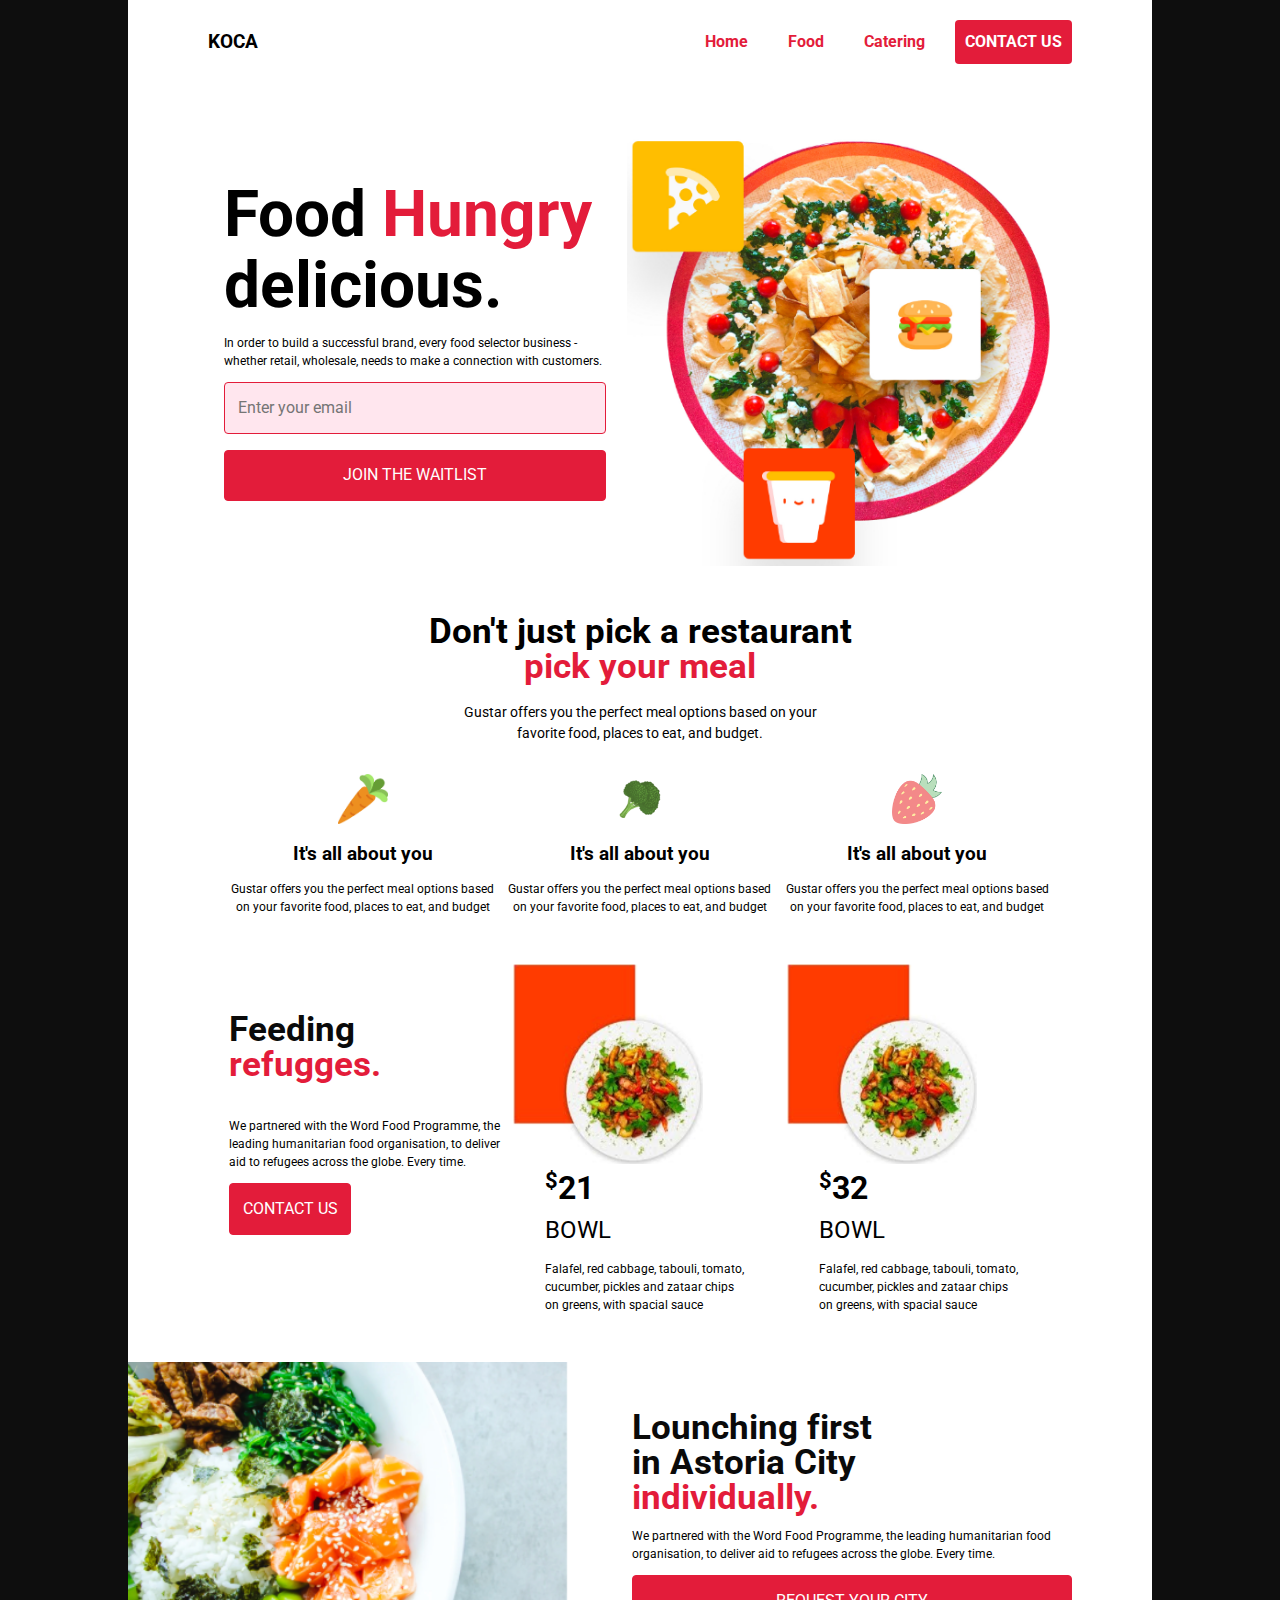
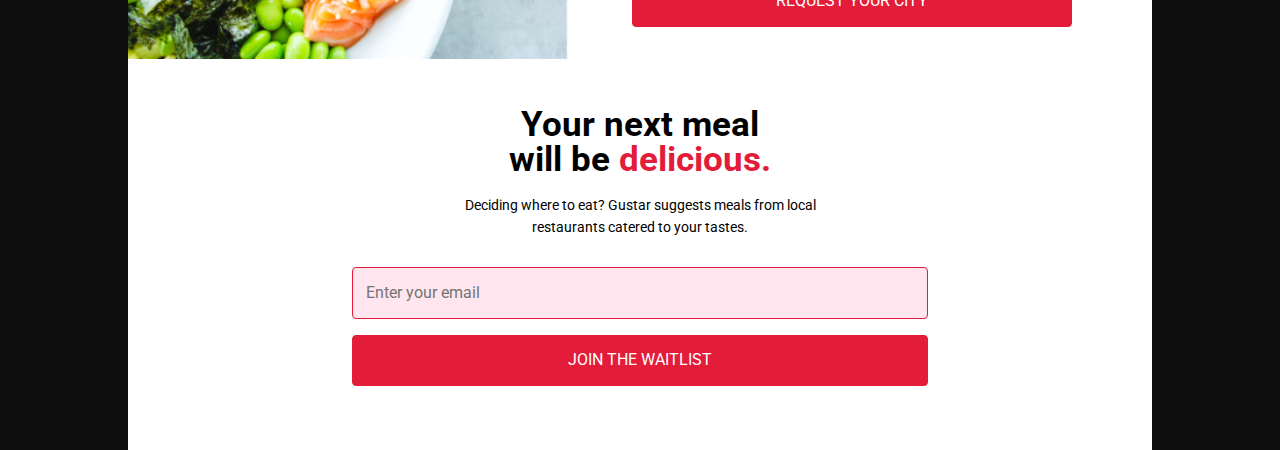
==== index.html @ 0330a25c "change name of class" ====
<!DOCTYPE html>
<html lang="en">
  <head>
    <meta charset="utf-8" />
    <title>Learning project</title>
    <base href="/" />
    <meta name="viewport" content="width=device-width, initial-scale=1" />
    <link rel="icon" type="image/x-icon" href="favicon.ico" />
    <link rel="stylesheet" type="text/css" href="normalize.css" />
    <link rel="stylesheet" type="text/css" href="style.css" />
    <link
      href="https://fonts.googleapis.com/css2?family=Roboto&display=swap"
      rel="stylesheet"
    />
  </head>
  <body>
    <main class="main-container">
      <nav>
        <label for="toggle">&#9776;</label>
        <input type="checkbox" id="toggle" />
        <h1 class="title">
          KOCA
        </h1>
        <div class="menu">
          <a href="#">Home</a>
          <a href="#">Food</a>
          <a href="#">Catering</a>
          <a href="#">CONTACT US</a>
        </div>
      </nav>
      <section class="section-one">
        <div class="part-one">
          <h1 class="big-title">
            Food
            <span class="red-span">Hungry</span> delicious.
          </h1>
          <p class="paragraf-text">
            In order to build a successful brand, every food selector business -
            whether retail, wholesale, needs to make a connection with
            customers.
          </p>
          <div class="input-button-field" >
            <input
              type="email"
              name="email"
              id="email"
              class="email"
              placeholder="Enter your email"
            />
            <button class="button">JOIN THE WAITLIST</button>
          </div>
        </div>
        <div class="part-two">
          <img src="big-meal.png" alt="big meal" class='big-meal-photo' />
        </div>
      </section>
      <section class="section-two">
          <div class="head-meal-section">
            <h4 class="head-meal-title">
              Don't just pick a restaurant </br>
              <span class="red-span">
                pick your meal
              </span>
            </h4>
          </div>
          <p class="under-head-meal-section">
            Gustar offers you the perfect meal options based on your<br />
            favorite food, places to eat, and budget.
          </p>
          <div class="about-you">
            <div class="vege-card">
              <img src="carrot.png" width = "50em" height= "50em"  />
              <div class="title-about-you">
                <h3>It's all about you</h3>
                <p class="vege-text">
                  Gustar offers you the perfect meal options based on your
                  favorite food, places to eat, and budget
                </p>
              </div>
            </div>
            <div class="vege-card">
              <img
                src="food-broccoli.png"
                width = "50em" height= "50em"
                class="rotateimg180"
              />
              <div class="title-about-you">
                <h3>It's all about you</h3>
                <p class="vege-text">
                  Gustar offers you the perfect meal options based on your
                  favorite food, places to eat, and budget
                </p>
              </div>
            </div>
            <div class="vege-card">
              <img  src="straw.png" width = "50em" height= "50em" 
               />
              <div class="title-about-you">
                <h3>It's all about you</h3>
                <p class="vege-text">
                  Gustar offers you the perfect meal options based on your
                  favorite food, places to eat, and budget
                </p>
              </div>
            </div>
          </div>
          <div class="meals">
            <div class="refugee-block">
              <h4 class="refugee-title">
                Feeding
                <span class="red-span">refugges.  </span>
              </h4>
              <p class="refugee-text">
                We partnered with the Word Food Programme, the leading
                humanitarian food organisation, to deliver aid to refugees
                across the globe. Every time.
              </p>
              <button class="button button-width" >CONTACT US</button>
            </div>
            <div class="meal-block">
              <img
                src="plate.PNG"
                width = "190em" height= "200em"
              />
              <div class="price-with-text">
                <div class="price">
                  <p class="dolar">$</p>
                  <p>21</p>
                </div>
                <div class="recipe-title">Bowl</div>
                <p class="recipe-text">
                  Falafel, red cabbage, tabouli, tomato, cucumber, pickles and
                  zataar chips on greens, with spacial sauce
                </p>
              </div>
            </div>
            <div class="meal-block">
              <img  src="plate.PNG" width = "190em" height= "200em" 
               />
               <div class="price-with-text">
                <div class="price">
                  <p class="dolar">$</p>
                  <p>32</p>
                </div>
                <div class="recipe-title">Bowl</div>
                <p class="recipe-text">
                  Falafel, red cabbage, tabouli, tomato, cucumber, pickles and
                  zataar chips on greens, with spacial sauce
                </p>
              </div>
          </div>
        </div>
      </section>
    </main>
      <section class="section-three">
          <div class="meal-photo">
            <img src="plate2.PNG" height="100%" width="100%" />
          </div>
          <div class="city">  
            <h4 class="city-title">
              Lounching first
              <br />
              in Astoria City
              <br />
              <span class="red-span">individually.</span>
            </h4>
            <p class="text-city">
              We partnered with the Word Food Programme, the leading
              humanitarian food organisation, to deliver aid to refugees across
              the globe. Every time.
            </p>
            <button  class="button ">REQUEST YOUR CITY</button>
          </div>
      </section>
       <main class="main-container">
      <footer >  
        <div class="head-meal-section">
        <h4 class="head-meal-title">
          Your next meal </br>
          <span >
            will be
          </span>
          <span class="red-span">
            delicious.
          </span>
        </h4>
      </div>
      <p class="under-head-meal-section">
        Deciding where to eat? Gustar suggests meals from local<br />
       restaurants catered to your tastes.
      </p>
      <div class="input-button-field input-padding" >
        <input
          type="email"
          name="email"
          class="email"
          placeholder="Enter your email"
        />
        <button class="button " >JOIN THE WAITLIST</button>
      </div>
    </footer>
    </main>
  </body>
</html>
---- style.css ----
body {
  min-height: 100%;
  background-color: #0e0e0e;
  font-family: "Roboto", sans-serif;
  -webkit-user-select: none;
  user-select: none;
}

.main-container {
  display: flex;
  flex-direction: column;
  margin: 0 auto;
  justify-items: center;
  width: 100%;
  position: relative;
  background-color: #ffffff;
  font-size: 16px;
}
.menu {
  display: flex;
}

nav {
  display: flex;
  align-items: center;
  margin-bottom: 1em;
}

label {
  position: fixed;
  font-size: 1.625em;
  color: #e31c3a;
  cursor: pointer;
  z-index: 2;
  margin-top: 0.75em;
  display: flex;
  background-color: #ffe6ee;
  width: 100%;
  padding: 0 0.5em;
}

.title {
  display: none;
}

#toggle {
  display: none;
}

#toggle:checked ~ .menu {
  left: 0;
  z-index: 1;
  transition: left 300ms ease-in-out;
}

a {
  text-decoration: none;
  font-weight: bold;
  color: #e31c3a;
}

a:hover {
  background-color: #e31c3a;
  color: #ffffff;
}

.section-one {
  width: 100%;
  margin-top: 2em;
  margin-bottom: 3em;
  padding: 0 1em;
  text-align: center;
}

.big-title {
  font-size: 3em;
  font-weight: bolder;
  line-height: 1.3em;
  margin-bottom: 0.2em;
}

.red-span {
  color: #e31c3a;
}

.big-meal-photo {
  width: 70%;
  height: auto;
  margin: 0 auto;
}

.paragraf-text {
  text-align: center;
  margin-bottom: 1em;
  font-size: 0.75em;
}

.input-button-field {
  display: flex;
  flex-direction: column;
  width: 100%;
  margin: 0 auto;
}

.email {
  margin-bottom: 1em;
  border: 1px solid #e31c3a;
  border-radius: 4px;
  background-color: #ffe6ee;
  padding: 0.8em;
  color: #080808;
  outline: none;
}

.button {
  margin-bottom: 1em;
  border: 1px solid #e31c3a;
  border-radius: 4px;
  background-color: #e31c3a;
  padding: 0.8em;
  color: #ffffff;
  outline: none;
  cursor: pointer;
}

.section-two {
  width: 100%;
  padding: 0 1em;
  margin-bottom: 3em;
}

.head-meal-section {
  text-align: center;
  margin-bottom: 0.5em;
  line-height: 1em;
  font-size: 2.2em;
}

.under-head-meal-section {
  text-align: center;
  font-size: 0.9em;
  margin-bottom: 2em;
}

.about-you {
  display: flex;
  flex-direction: column;
  justify-content: space-between;
  margin-bottom: 2em;
}

.vege-card {
  display: flex;
  flex-direction: column;
  justify-content: center;
  align-items: center;
}

.rotateimg180 {
  transform: rotate(90deg);
}

.title-about-you {
  display: flex;
  flex-direction: column;
  align-content: center;
  text-align: center;
  margin: 1em 0em;
}

.vege-text {
  font-size: 0.75em;
  margin-top: 1em;
  text-align: center;
}

.left-align {
  text-align: left;
}

.meals {
  display: flex;
  flex-direction: column;
}

.refugee-block {
  display: flex;
  flex-direction: column;
  margin-bottom: 2em;
}

.refugee-title {
  color: #0a0a0a;
  font-size: 2.2em;
  text-align: center;
  line-height: 1em;
  margin-bottom: 1em;
}

.refugee-text {
  font-size: 0.75em;
  text-align: center;
  margin-bottom: 1em;
}

.meal-block {
  display: flex;
  margin-bottom: 2em;
}

.meal-image {
  display: flex;
  flex-direction: column;
  justify-content: center;
  align-items: center;
}

.price-with-text {
  display: flex;
  flex-direction: column;
  justify-content: left;
  align-items: left;
  margin: 0em 2em;
}

.price {
  display: flex;
  font-size: 2em;
  font-weight: bold;
}

.dolar {
  font-size: 0.7em;
}

.recipe-title {
  font-size: 1.5em;
  text-transform: uppercase;
  margin-bottom: 0.5em;
}

.recipe-text {
  font-size: 0.75em;
}

.section-three {
  display: flex;
  flex-direction: column;
  margin: 0 auto;
  align-items: center;
  background-color: #ffffff;
  width: 100%;
  padding: 0em 1em 3em 1em;
}

.city {
  display: flex;
  flex-direction: column;
  margin-top: 2em;
}

.city-title {
  color: #0a0a0a;
  font-size: 2.2em;
  text-align: center;
  font-weight: bold;
  line-height: 1em;
}

.text-city {
  font-size: 0.75em;
  text-align: center;
  padding-top: 1em;
  padding-bottom: 1em;
}

footer {
  margin-bottom: 3em;
  display: flex;
  flex-direction: column;
  padding: 0 1em;
}

@media only screen and (max-width: 768px) {
  .menu {
    flex-direction: column;
    width: 250px;
    height: 100%;
    position: fixed;
    left: -250px;
    top: 0;
    background-color: #ffe6ee;
    transition: left 300ms ease-in-out;
    padding-top: 2.5em;
  }

  a {
    padding: 10px 16px;
    font-size: 1.5em;
  }
}

@media only screen and (min-width: 769px) {
  .main-container {
    padding: 0 5em;
  }

  .big-meal-photo {
    width: 100%;
  }

  p {
    text-align: start;
  }

  nav {
    display: flex;
    align-items: center;
    justify-content: space-between;
    padding: 20px 0px;
  }

  label {
    display: none;
  }

  a {
    padding: 10px;
    border-radius: 4px;
    margin-left: 20px;
  }

  a:last-child {
    background-color: #e31c3a;
    color: #ffffff;
  }

  .title {
    display: block;
    font-weight: bold;
    font-size: 1.2em;
  }

  .section-one {
    display: flex;
    align-items: center;
    justify-content: space-between;
    width: 100%;
    text-align: left;
  }

  .part-one {
    margin-right: 1.3em;
    display: flex;
    flex-direction: column;
    flex: 0 1 50%;
  }

  .big-title {
    font-size: 4em;
    line-height: 1.1em;
  }

  .paragraf-text {
    text-align: left;
  }

  .about-you {
    flex-direction: row;
  }

  .vege-card {
    margin: 0em 0.3em;
  }

  .meals {
    flex-direction: row;
  }

  .refugee-block {
    flex: 1 0 33%;
    padding-top: 3em;
    margin: 0em 0.3em;
  }

  .refugee-title {
    text-align: left;
  }

  .refugee-text {
    text-align: left;
  }

  .button-width {
    width: fit-content;
  }

  .meal-block {
    flex-direction: column;
    margin: 0em 0.3em;
  }

  .section-three {
    flex-direction: row;
    padding: 0em 5em 3em 0em;
  }

  .meal-photo {
    flex-grow: 1;
    width: 0;
  }

  .city {
    flex-direction: column;
    flex-grow: 1;
    width: 0;
    margin-left: 4em;
  }

  .city-title {
    text-align: left;
  }

  .text-city {
    text-align: left;
  }

  .input-padding {
    padding: 0em 8em;
  }
}

@media only screen and (min-width: 992px) {
  .main-container {
    width: 80%;
  }
  .section-three {
    width: 80%;
  }
}

@media only screen and (min-width: 1368px) {
  .main-container {
    width: 60%;
  }
  .section-three {
    width: 60%;
  }
}
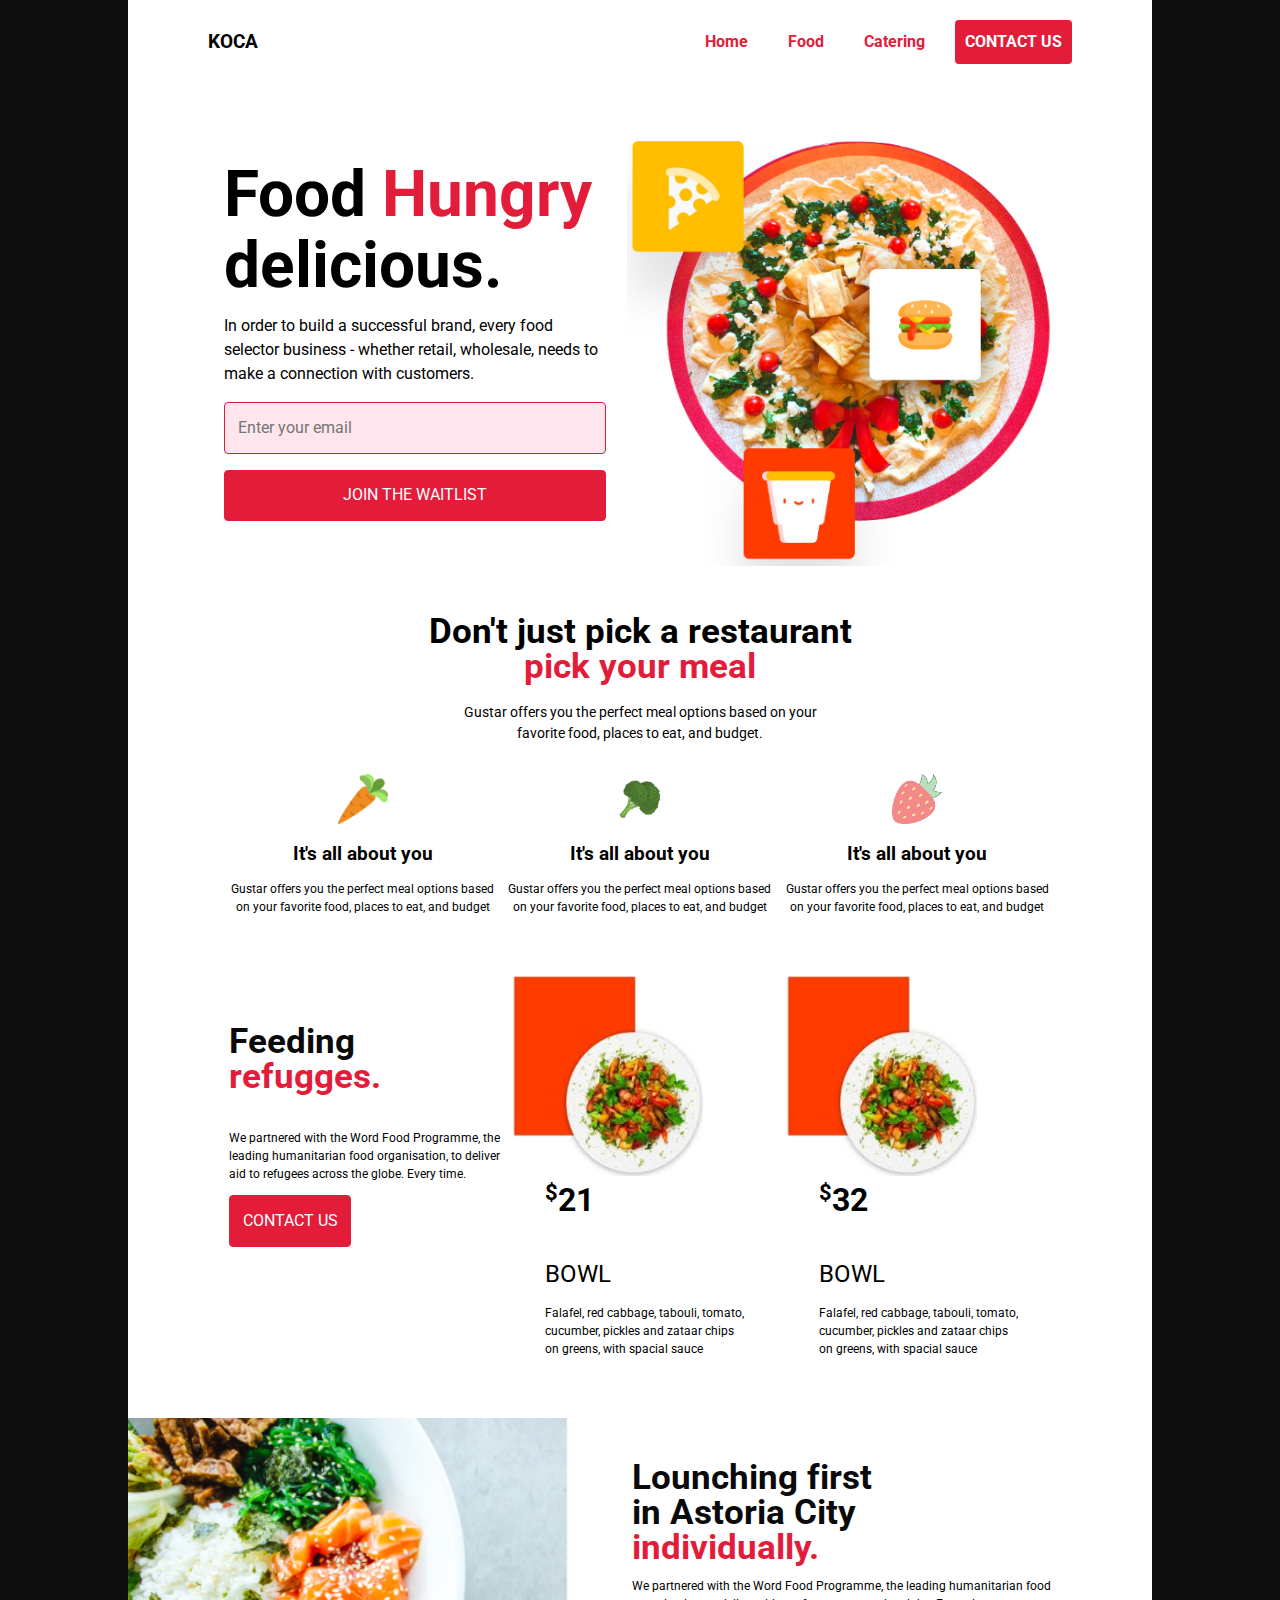
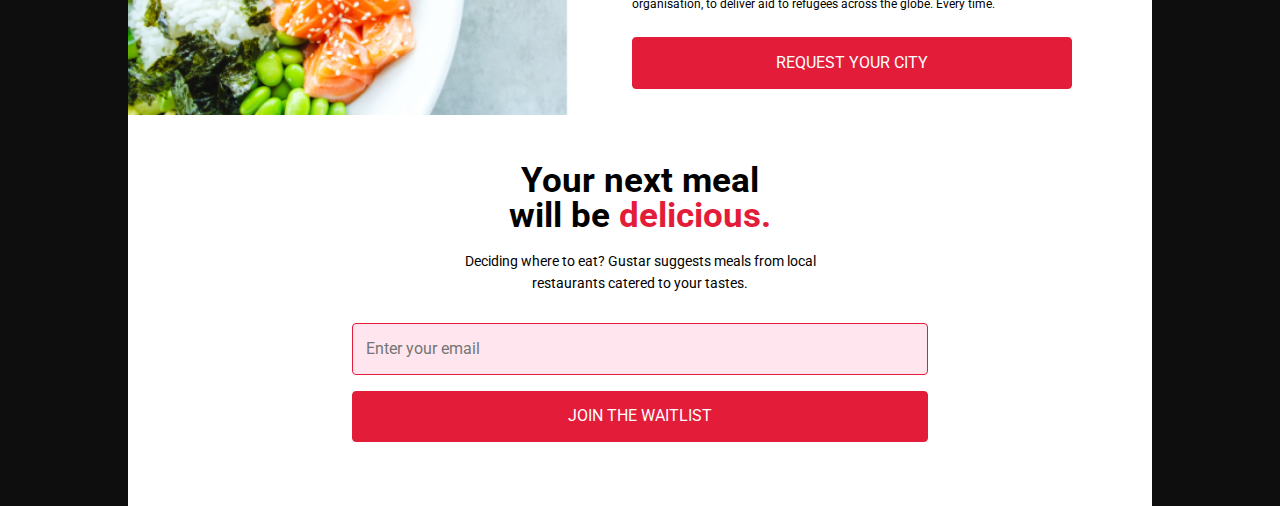
==== commit 5f1cf353: "optimise p class, add left-align" ====
--- a/index.html
+++ b/index.html
@@ -34,7 +34,7 @@
             Food
             <span class="red-span">Hungry</span> delicious.
           </h1>
-          <p class="paragraf-text">
+          <p class="left-align">
             In order to build a successful brand, every food selector business -
             whether retail, wholesale, needs to make a connection with
             customers.
@@ -106,11 +106,11 @@
           </div>
           <div class="meals">
             <div class="refugee-block">
-              <h4 class="refugee-title">
+              <h4 class="refugee-title left-align">
                 Feeding
                 <span class="red-span">refugges.  </span>
               </h4>
-              <p class="refugee-text">
+              <p class="refugee-text left-align">
                 We partnered with the Word Food Programme, the leading
                 humanitarian food organisation, to deliver aid to refugees
                 across the globe. Every time.
@@ -157,14 +157,14 @@
             <img src="plate2.PNG" height="100%" width="100%" />
           </div>
           <div class="city">  
-            <h4 class="city-title">
+            <h4 class="city-title left-align">
               Lounching first
               <br />
               in Astoria City
               <br />
               <span class="red-span">individually.</span>
             </h4>
-            <p class="text-city">
+            <p class="text-city left-align">
               We partnered with the Word Food Programme, the leading
               humanitarian food organisation, to deliver aid to refugees across
               the globe. Every time.
--- a/style.css
+++ b/style.css
@@ -53,6 +53,10 @@
   transition: left 300ms ease-in-out;
 }
 
+p {
+  margin-bottom: 1em;
+}
+
 a {
   text-decoration: none;
   font-weight: bold;
@@ -87,12 +91,6 @@
   width: 70%;
   height: auto;
   margin: 0 auto;
-}
-
-.paragraf-text {
-  text-align: center;
-  margin-bottom: 1em;
-  font-size: 0.75em;
 }
 
 .input-button-field {
@@ -172,10 +170,6 @@
   font-size: 0.75em;
   margin-top: 1em;
   text-align: center;
-}
-
-.left-align {
-  text-align: left;
 }
 
 .meals {
@@ -361,12 +355,12 @@
     line-height: 1.1em;
   }
 
-  .paragraf-text {
-    text-align: left;
-  }
-
   .about-you {
     flex-direction: row;
+  }
+
+  .left-align {
+    text-align: left;
   }
 
   .vege-card {
@@ -381,14 +375,6 @@
     flex: 1 0 33%;
     padding-top: 3em;
     margin: 0em 0.3em;
-  }
-
-  .refugee-title {
-    text-align: left;
-  }
-
-  .refugee-text {
-    text-align: left;
   }
 
   .button-width {
@@ -417,14 +403,6 @@
     margin-left: 4em;
   }
 
-  .city-title {
-    text-align: left;
-  }
-
-  .text-city {
-    text-align: left;
-  }
-
   .input-padding {
     padding: 0em 8em;
   }
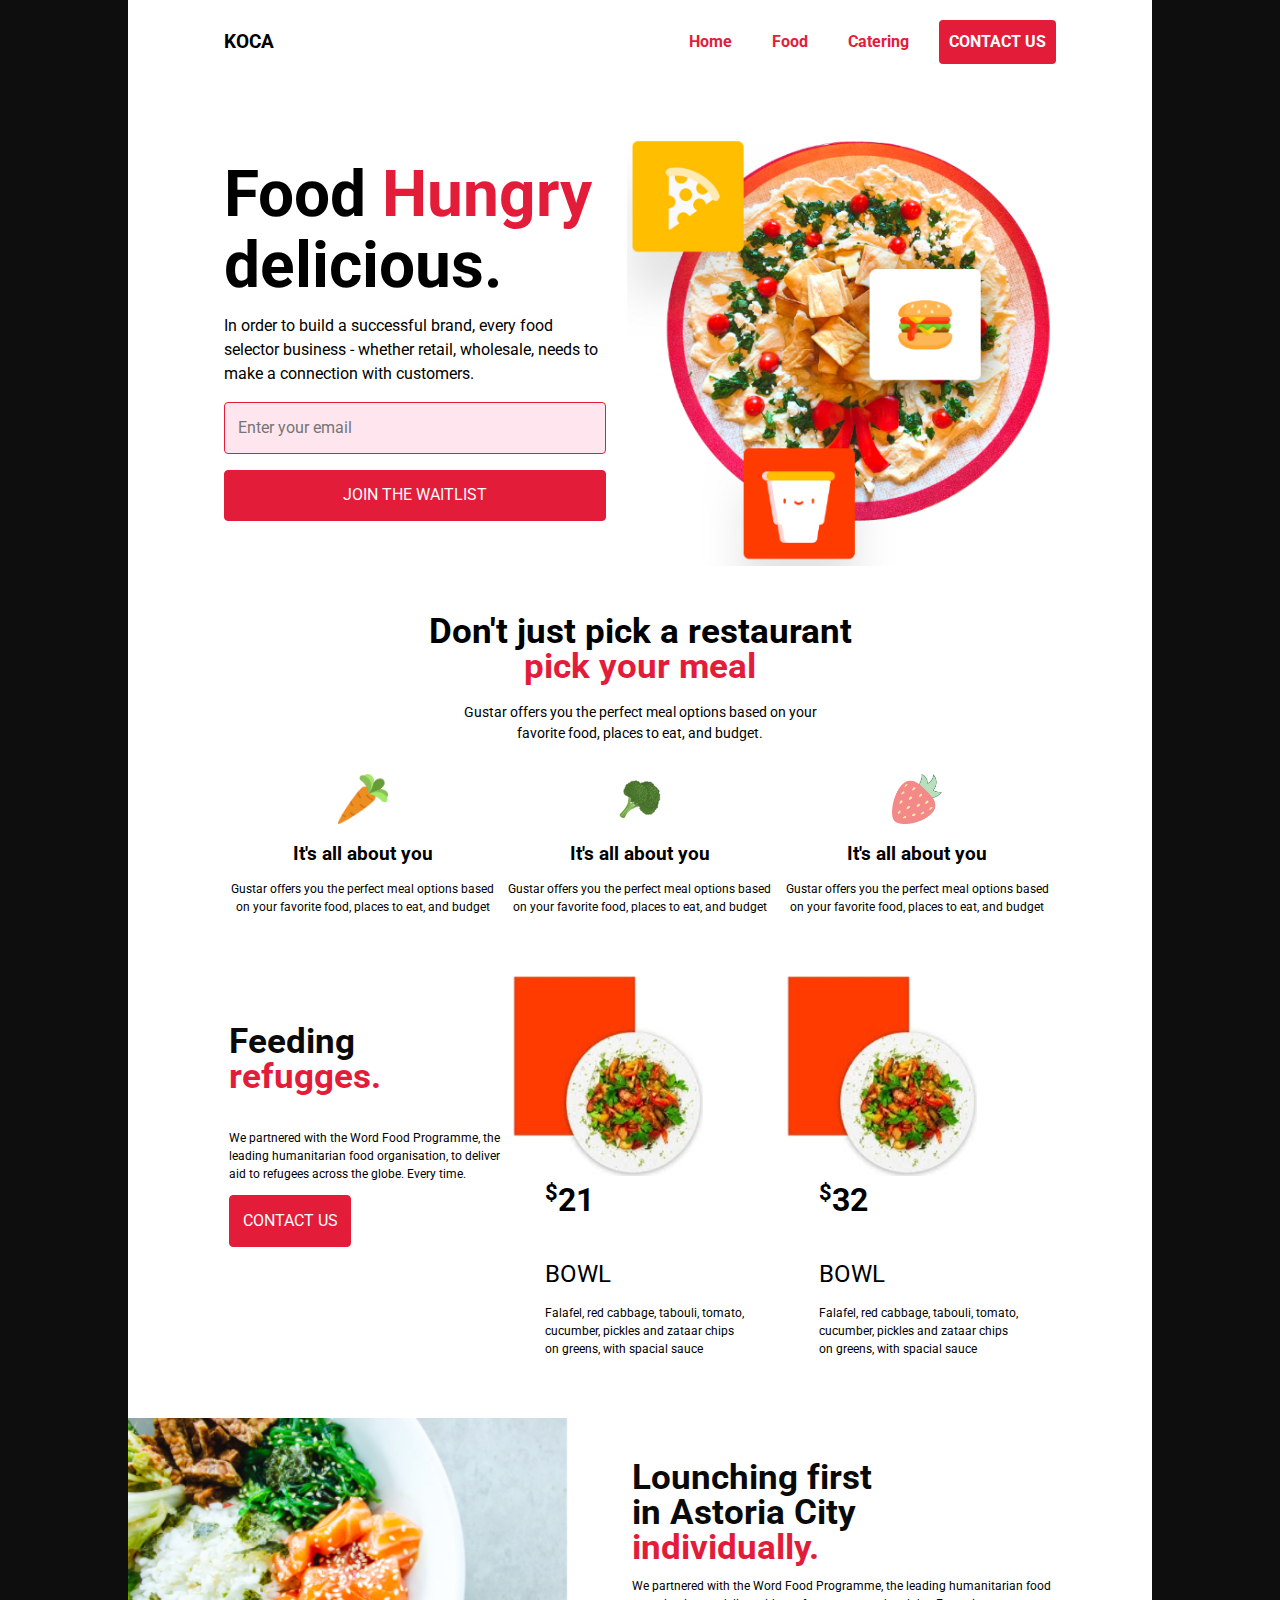
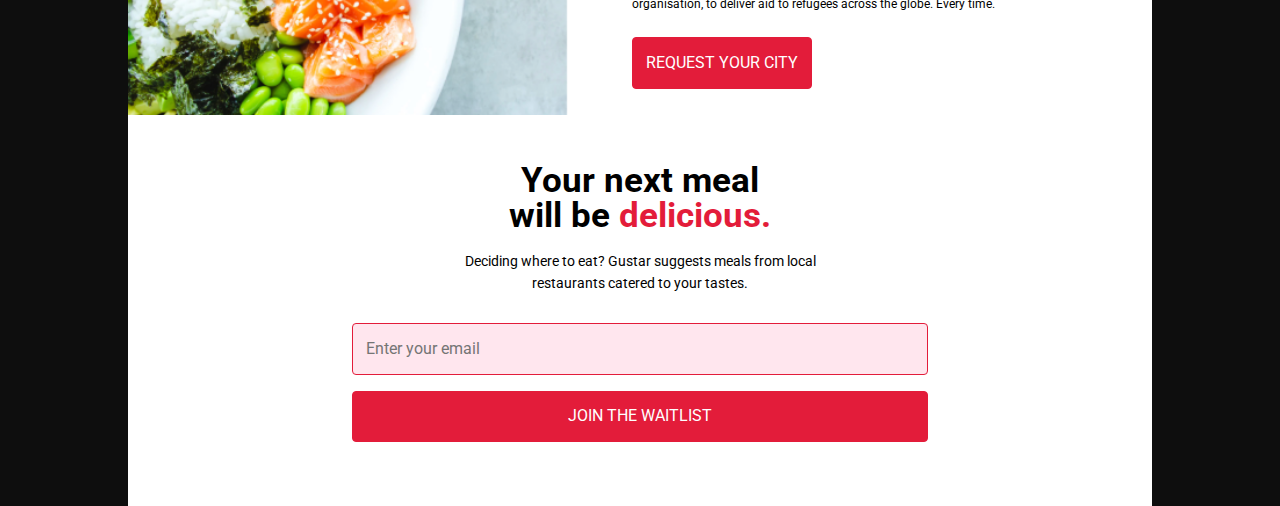
==== commit 6a6b1b8a: "change px to em" ====
--- a/index.html
+++ b/index.html
@@ -169,7 +169,7 @@
               humanitarian food organisation, to deliver aid to refugees across
               the globe. Every time.
             </p>
-            <button  class="button ">REQUEST YOUR CITY</button>
+            <button  class="button button-width">REQUEST YOUR CITY</button>
           </div>
       </section>
        <main class="main-container">
--- a/style.css
+++ b/style.css
@@ -103,7 +103,7 @@
 .email {
   margin-bottom: 1em;
   border: 1px solid #e31c3a;
-  border-radius: 4px;
+  border-radius: 0.25em;
   background-color: #ffe6ee;
   padding: 0.8em;
   color: #080808;
@@ -113,7 +113,7 @@
 .button {
   margin-bottom: 1em;
   border: 1px solid #e31c3a;
-  border-radius: 4px;
+  border-radius: 0.25em;
   background-color: #e31c3a;
   padding: 0.8em;
   color: #ffffff;
@@ -278,10 +278,10 @@
 @media only screen and (max-width: 768px) {
   .menu {
     flex-direction: column;
-    width: 250px;
+    width: 15.625em;
     height: 100%;
     position: fixed;
-    left: -250px;
+    left: -15.625em;
     top: 0;
     background-color: #ffe6ee;
     transition: left 300ms ease-in-out;
@@ -289,7 +289,7 @@
   }
 
   a {
-    padding: 10px 16px;
+    padding: 0.625em 1em;
     font-size: 1.5em;
   }
 }
@@ -311,7 +311,7 @@
     display: flex;
     align-items: center;
     justify-content: space-between;
-    padding: 20px 0px;
+    padding: 1.25em 1em;
   }
 
   label {
@@ -319,9 +319,9 @@
   }
 
   a {
-    padding: 10px;
-    border-radius: 4px;
-    margin-left: 20px;
+    padding: 0.625em;
+    border-radius: 0.25em;
+    margin-left: 1.25em;
   }
 
   a:last-child {
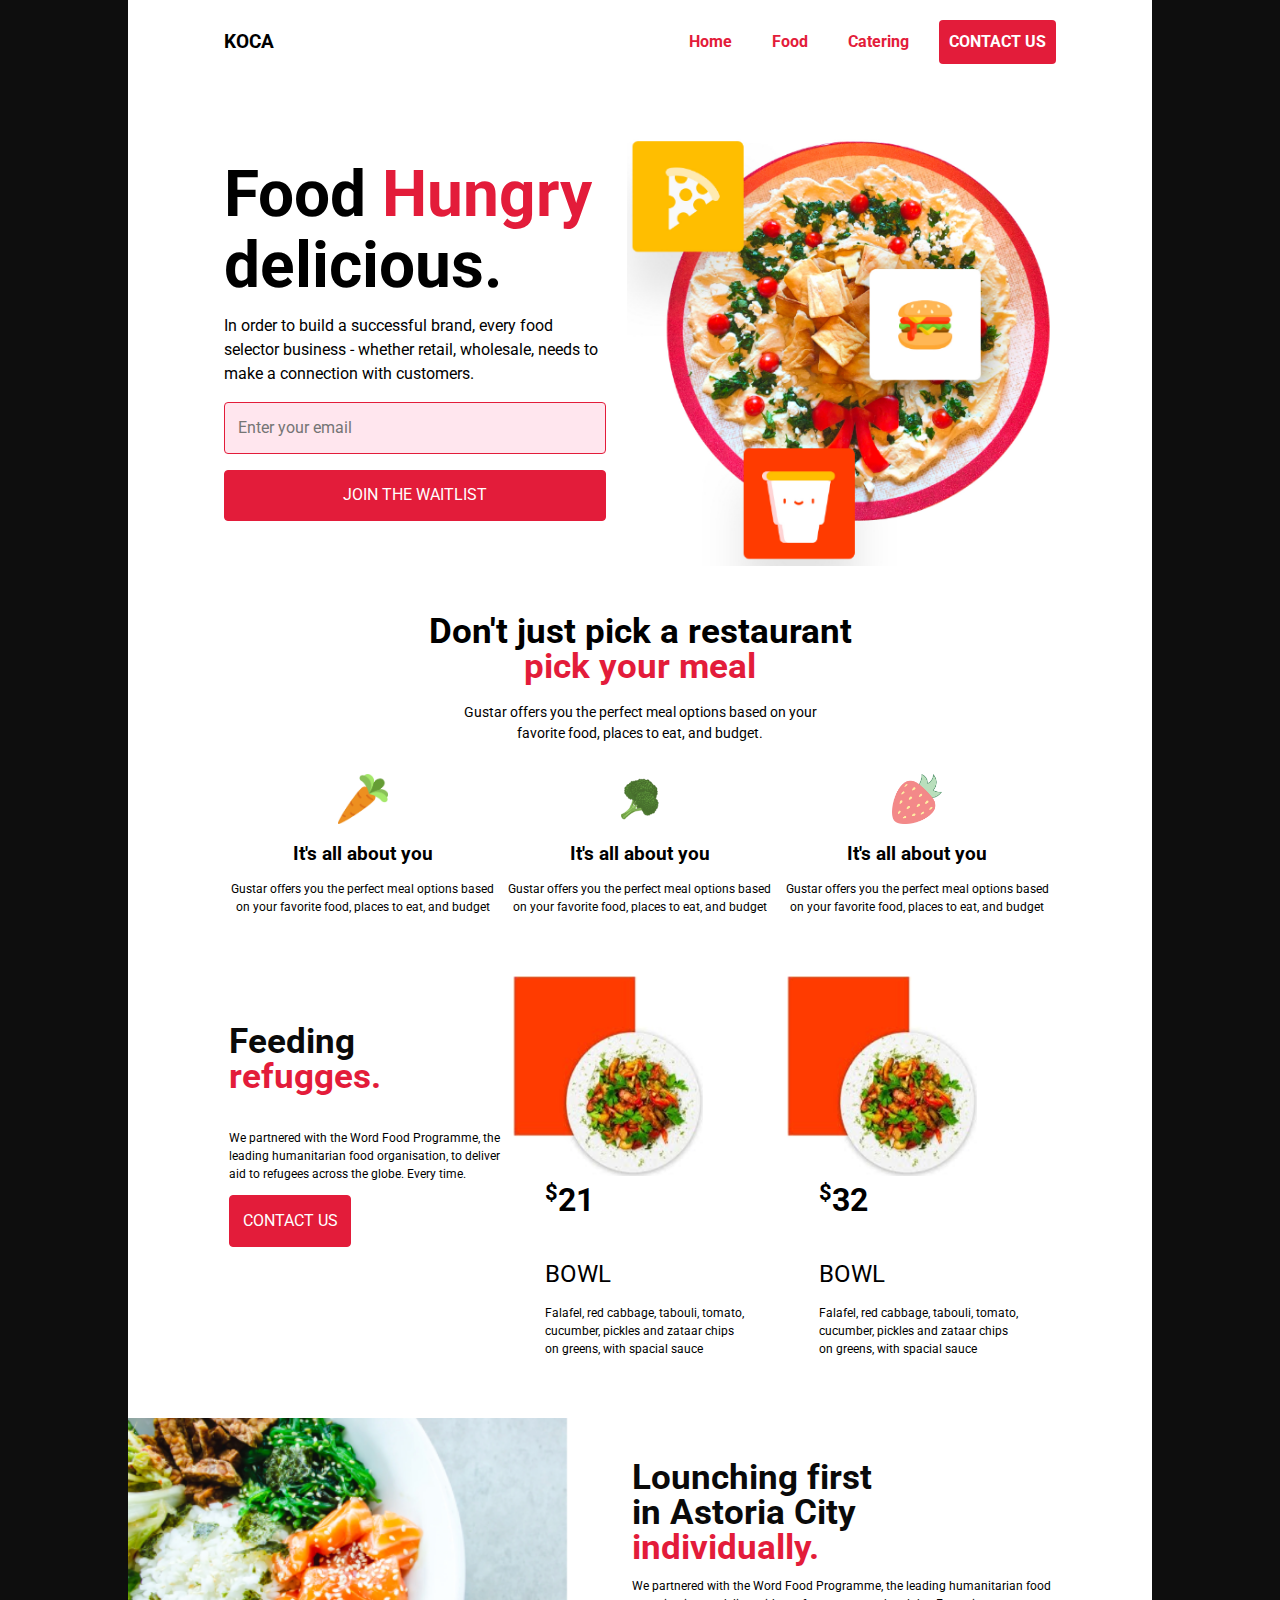
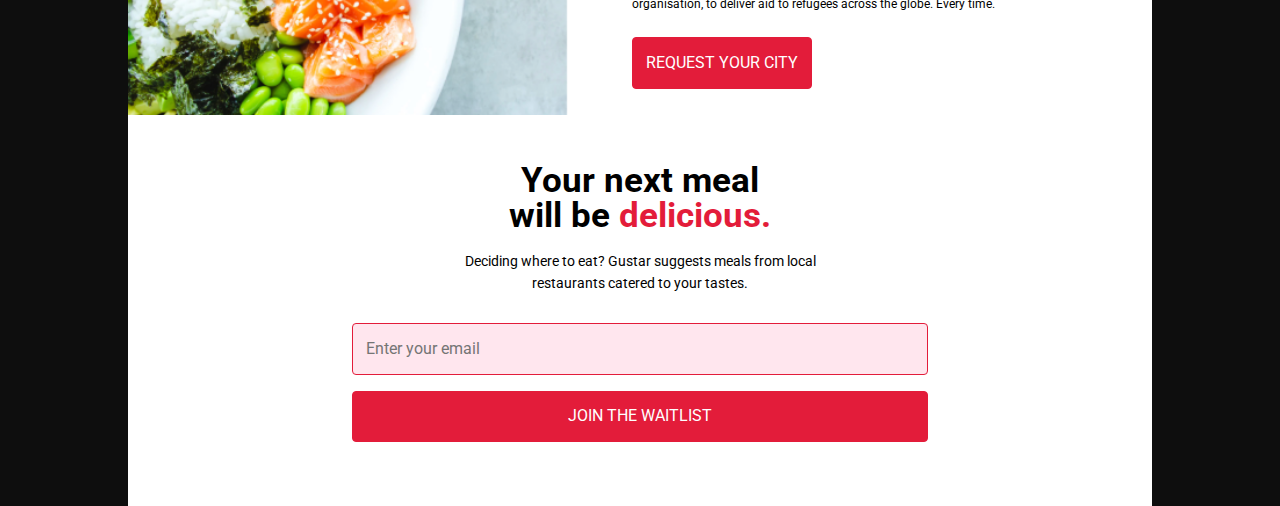
==== commit 210de90a: "flip-horizontal for img, shorthand for padding" ====
--- a/index.html
+++ b/index.html
@@ -82,7 +82,7 @@
               <img
                 src="food-broccoli.png"
                 width = "50em" height= "50em"
-                class="rotateimg180"
+                class="flip-horizontal"
               />
               <div class="title-about-you">
                 <h3>It's all about you</h3>
--- a/style.css
+++ b/style.css
@@ -154,8 +154,8 @@
   align-items: center;
 }
 
-.rotateimg180 {
-  transform: rotate(90deg);
+.flip-horizontal {
+  transform: scaleX(-1);
 }
 
 .title-about-you {
@@ -244,7 +244,7 @@
   align-items: center;
   background-color: #ffffff;
   width: 100%;
-  padding: 0em 1em 3em 1em;
+  padding: 0em 1em 3em;
 }
 
 .city {
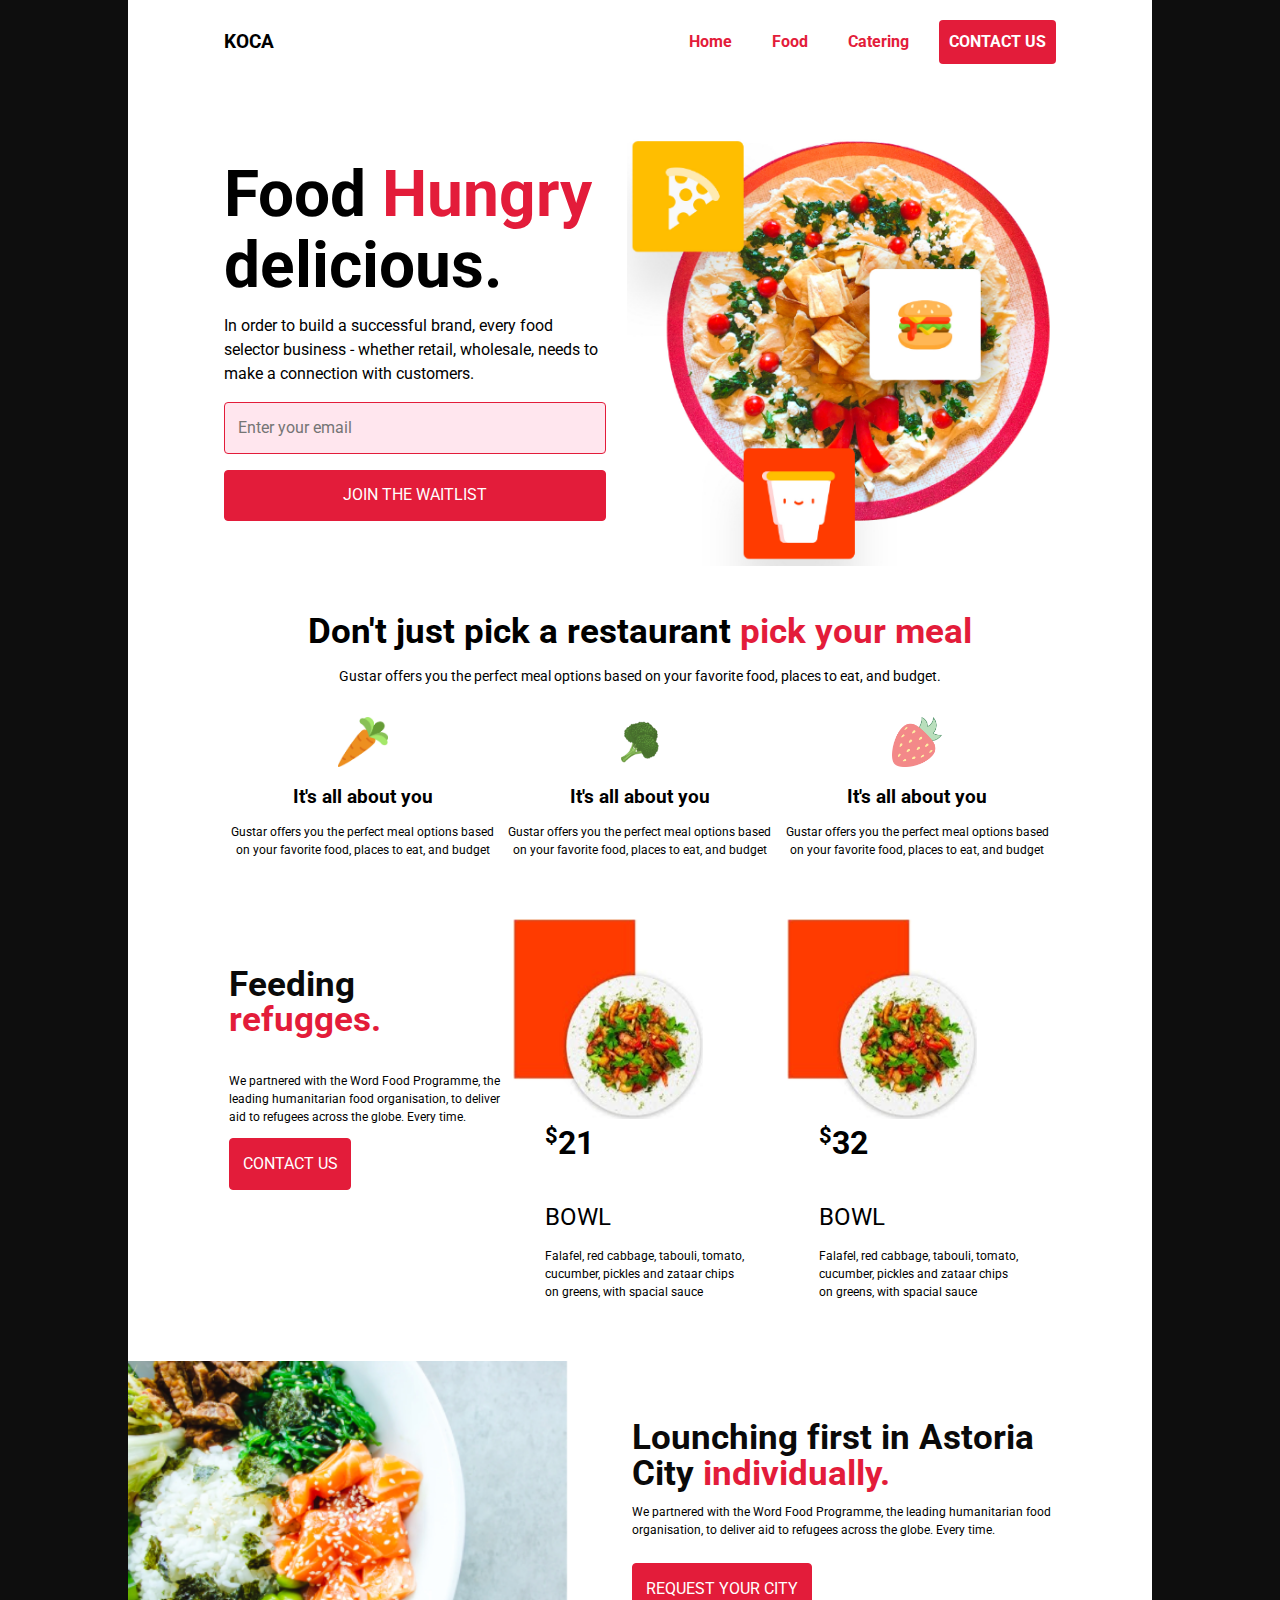
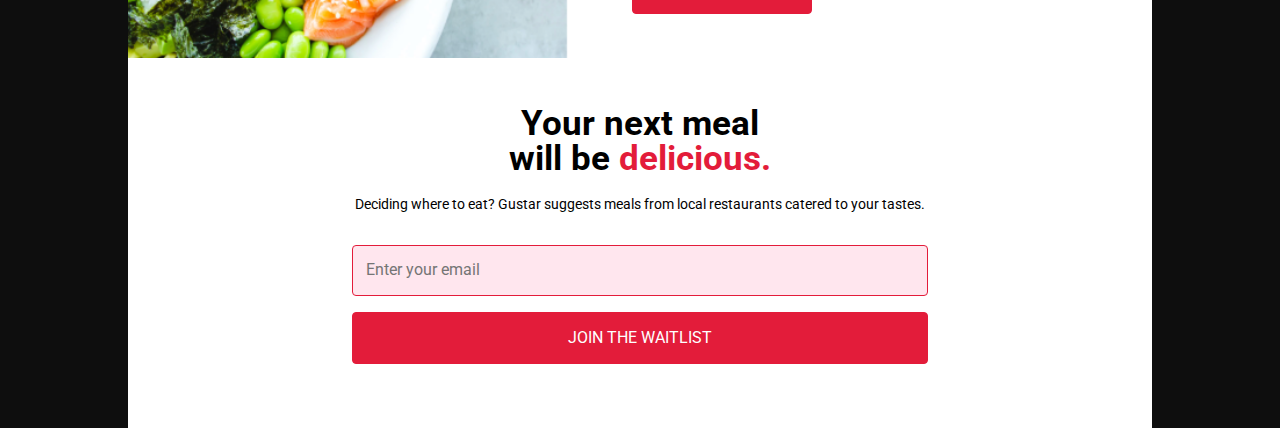
==== commit fc590c08: "remove and add spaces, remove break" ====
--- a/index.html
+++ b/index.html
@@ -1,183 +1,164 @@
 <!DOCTYPE html>
 <html lang="en">
-  <head>
-    <meta charset="utf-8" />
-    <title>Learning project</title>
-    <base href="/" />
-    <meta name="viewport" content="width=device-width, initial-scale=1" />
-    <link rel="icon" type="image/x-icon" href="favicon.ico" />
-    <link rel="stylesheet" type="text/css" href="normalize.css" />
-    <link rel="stylesheet" type="text/css" href="style.css" />
-    <link
-      href="https://fonts.googleapis.com/css2?family=Roboto&display=swap"
-      rel="stylesheet"
-    />
-  </head>
-  <body>
-    <main class="main-container">
-      <nav>
-        <label for="toggle">&#9776;</label>
-        <input type="checkbox" id="toggle" />
-        <h1 class="title">
-          KOCA
+
+<head>
+  <meta charset="utf-8" />
+  <title>Learning project</title>
+  <base href="/" />
+  <meta name="viewport" content="width=device-width, initial-scale=1" />
+  <link rel="icon" type="image/x-icon" href="favicon.ico" />
+  <link rel="stylesheet" type="text/css" href="normalize.css" />
+  <link rel="stylesheet" type="text/css" href="style.css" />
+  <link href="https://fonts.googleapis.com/css2?family=Roboto&display=swap" rel="stylesheet" />
+</head>
+
+<body>
+  <main class="main-container">
+    <nav>
+      <label for="toggle">&#9776;</label>
+      <input type="checkbox" id="toggle" />
+      <h1 class="title">
+        KOCA
+      </h1>
+      <div class="menu">
+        <a href="#">Home</a>
+        <a href="#">Food</a>
+        <a href="#">Catering</a>
+        <a href="#">CONTACT US</a>
+      </div>
+    </nav>
+    <section class="section-one">
+      <div class="part-one">
+        <h1 class="big-title">
+          Food
+          <span class="red-span">Hungry</span> delicious.
         </h1>
-        <div class="menu">
-          <a href="#">Home</a>
-          <a href="#">Food</a>
-          <a href="#">Catering</a>
-          <a href="#">CONTACT US</a>
+        <p class="left-align">
+          In order to build a successful brand, every food selector business -
+          whether retail, wholesale, needs to make a connection with
+          customers.
+        </p>
+        <div class="input-button-field">
+          <input type="email" name="email" id="email" class="email" placeholder="Enter your email" />
+          <button class="button">JOIN THE WAITLIST</button>
         </div>
-      </nav>
-      <section class="section-one">
-        <div class="part-one">
-          <h1 class="big-title">
-            Food
-            <span class="red-span">Hungry</span> delicious.
-          </h1>
-          <p class="left-align">
-            In order to build a successful brand, every food selector business -
-            whether retail, wholesale, needs to make a connection with
-            customers.
-          </p>
-          <div class="input-button-field" >
-            <input
-              type="email"
-              name="email"
-              id="email"
-              class="email"
-              placeholder="Enter your email"
-            />
-            <button class="button">JOIN THE WAITLIST</button>
+      </div>
+      <div class="part-two">
+        <img src="big-meal.png" alt="big meal" class="big-meal-photo" />
+      </div>
+    </section>
+    <section class="section-two">
+      <div class="head-meal-section">
+        <h4 class="head-meal-title">
+          Don't just pick a restaurant
+          <span class="red-span">
+            pick your meal
+          </span>
+        </h4>
+      </div>
+      <p class="head-meal-text">
+        Gustar offers you the perfect meal options based on your
+        favorite food, places to eat, and budget.
+      </p>
+      <div class="about-you">
+        <div class="vege-card">
+          <img src="carrot.png" width="50em" height="50em" />
+          <div class="title-about-you">
+            <h3>It's all about you</h3>
+            <p class="vege-text">
+              Gustar offers you the perfect meal options based on your
+              favorite food, places to eat, and budget
+            </p>
           </div>
         </div>
-        <div class="part-two">
-          <img src="big-meal.png" alt="big meal" class='big-meal-photo' />
-        </div>
-      </section>
-      <section class="section-two">
-          <div class="head-meal-section">
-            <h4 class="head-meal-title">
-              Don't just pick a restaurant </br>
-              <span class="red-span">
-                pick your meal
-              </span>
-            </h4>
-          </div>
-          <p class="under-head-meal-section">
-            Gustar offers you the perfect meal options based on your<br />
-            favorite food, places to eat, and budget.
-          </p>
-          <div class="about-you">
-            <div class="vege-card">
-              <img src="carrot.png" width = "50em" height= "50em"  />
-              <div class="title-about-you">
-                <h3>It's all about you</h3>
-                <p class="vege-text">
-                  Gustar offers you the perfect meal options based on your
-                  favorite food, places to eat, and budget
-                </p>
-              </div>
-            </div>
-            <div class="vege-card">
-              <img
-                src="food-broccoli.png"
-                width = "50em" height= "50em"
-                class="flip-horizontal"
-              />
-              <div class="title-about-you">
-                <h3>It's all about you</h3>
-                <p class="vege-text">
-                  Gustar offers you the perfect meal options based on your
-                  favorite food, places to eat, and budget
-                </p>
-              </div>
-            </div>
-            <div class="vege-card">
-              <img  src="straw.png" width = "50em" height= "50em" 
-               />
-              <div class="title-about-you">
-                <h3>It's all about you</h3>
-                <p class="vege-text">
-                  Gustar offers you the perfect meal options based on your
-                  favorite food, places to eat, and budget
-                </p>
-              </div>
-            </div>
-          </div>
-          <div class="meals">
-            <div class="refugee-block">
-              <h4 class="refugee-title left-align">
-                Feeding
-                <span class="red-span">refugges.  </span>
-              </h4>
-              <p class="refugee-text left-align">
-                We partnered with the Word Food Programme, the leading
-                humanitarian food organisation, to deliver aid to refugees
-                across the globe. Every time.
-              </p>
-              <button class="button button-width" >CONTACT US</button>
-            </div>
-            <div class="meal-block">
-              <img
-                src="plate.PNG"
-                width = "190em" height= "200em"
-              />
-              <div class="price-with-text">
-                <div class="price">
-                  <p class="dolar">$</p>
-                  <p>21</p>
-                </div>
-                <div class="recipe-title">Bowl</div>
-                <p class="recipe-text">
-                  Falafel, red cabbage, tabouli, tomato, cucumber, pickles and
-                  zataar chips on greens, with spacial sauce
-                </p>
-              </div>
-            </div>
-            <div class="meal-block">
-              <img  src="plate.PNG" width = "190em" height= "200em" 
-               />
-               <div class="price-with-text">
-                <div class="price">
-                  <p class="dolar">$</p>
-                  <p>32</p>
-                </div>
-                <div class="recipe-title">Bowl</div>
-                <p class="recipe-text">
-                  Falafel, red cabbage, tabouli, tomato, cucumber, pickles and
-                  zataar chips on greens, with spacial sauce
-                </p>
-              </div>
+        <div class="vege-card">
+          <img src="food-broccoli.png" width="50em" height="50em" class="flip-horizontal" />
+          <div class="title-about-you">
+            <h3>It's all about you</h3>
+            <p class="vege-text">
+              Gustar offers you the perfect meal options based on your
+              favorite food, places to eat, and budget
+            </p>
           </div>
         </div>
-      </section>
-    </main>
-      <section class="section-three">
-          <div class="meal-photo">
-            <img src="plate2.PNG" height="100%" width="100%" />
+        <div class="vege-card">
+          <img src="straw.png" width="50em" height="50em" />
+          <div class="title-about-you">
+            <h3>It's all about you</h3>
+            <p class="vege-text">
+              Gustar offers you the perfect meal options based on your
+              favorite food, places to eat, and budget
+            </p>
           </div>
-          <div class="city">  
-            <h4 class="city-title left-align">
-              Lounching first
-              <br />
-              in Astoria City
-              <br />
-              <span class="red-span">individually.</span>
-            </h4>
-            <p class="text-city left-align">
-              We partnered with the Word Food Programme, the leading
-              humanitarian food organisation, to deliver aid to refugees across
-              the globe. Every time.
+        </div>
+      </div>
+      <div class="meals">
+        <div class="refugee-block">
+          <h4 class="refugee-title left-align">
+            Feeding
+            <span class="red-span">refugges. </span>
+          </h4>
+          <p class="refugee-text left-align">
+            We partnered with the Word Food Programme, the leading
+            humanitarian food organisation, to deliver aid to refugees
+            across the globe. Every time.
+          </p>
+          <button class="button button-width">CONTACT US</button>
+        </div>
+        <div class="meal-block">
+          <img src="plate.PNG" width="190em" height="200em" />
+          <div class="price-with-text">
+            <div class="price">
+              <p class="dolar">$</p>
+              <p>21</p>
+            </div>
+            <div class="recipe-title">Bowl</div>
+            <p class="recipe-text">
+              Falafel, red cabbage, tabouli, tomato, cucumber, pickles and
+              zataar chips on greens, with spacial sauce
             </p>
-            <button  class="button button-width">REQUEST YOUR CITY</button>
           </div>
-      </section>
-       <main class="main-container">
-      <footer >  
-        <div class="head-meal-section">
+        </div>
+        <div class="meal-block">
+          <img src="plate.PNG" width="190em" height="200em" />
+          <div class="price-with-text">
+            <div class="price">
+              <p class="dolar">$</p>
+              <p>32</p>
+            </div>
+            <div class="recipe-title">Bowl</div>
+            <p class="recipe-text">
+              Falafel, red cabbage, tabouli, tomato, cucumber, pickles and
+              zataar chips on greens, with spacial sauce
+            </p>
+          </div>
+        </div>
+      </div>
+    </section>
+  </main>
+  <section class="section-three">
+    <div class="meal-photo">
+      <img src="plate2.PNG" height="100%" width="100%" />
+    </div>
+    <div class="city">
+      <h4 class="city-title left-align">
+        Lounching first in Astoria City
+        <span class="red-span">individually.</span>
+      </h4>
+      <p class="text-city left-align">
+        We partnered with the Word Food Programme, the leading
+        humanitarian food organisation, to deliver aid to refugees across
+        the globe. Every time.
+      </p>
+      <button class="button button-width">REQUEST YOUR CITY</button>
+    </div>
+  </section>
+  <main class="main-container">
+    <footer>
+      <div class="head-meal-section">
         <h4 class="head-meal-title">
           Your next meal </br>
-          <span >
+          <span>
             will be
           </span>
           <span class="red-span">
@@ -185,20 +166,16 @@
           </span>
         </h4>
       </div>
-      <p class="under-head-meal-section">
-        Deciding where to eat? Gustar suggests meals from local<br />
-       restaurants catered to your tastes.
+      <p class="head-meal-text">
+        Deciding where to eat? Gustar suggests meals from local
+        restaurants catered to your tastes.
       </p>
-      <div class="input-button-field input-padding" >
-        <input
-          type="email"
-          name="email"
-          class="email"
-          placeholder="Enter your email"
-        />
-        <button class="button " >JOIN THE WAITLIST</button>
+      <div class="input-button-field input-padding">
+        <input type="email" name="email" class="email" placeholder="Enter your email" />
+        <button class="button ">JOIN THE WAITLIST</button>
       </div>
     </footer>
-    </main>
-  </body>
-</html>
+  </main>
+</body>
+
+</html>--- a/style.css
+++ b/style.css
@@ -1,7 +1,7 @@
 body {
   min-height: 100%;
   background-color: #0e0e0e;
-  font-family: "Roboto", sans-serif;
+  font-family: 'Roboto', sans-serif;
   -webkit-user-select: none;
   user-select: none;
 }
@@ -16,6 +16,7 @@
   background-color: #ffffff;
   font-size: 16px;
 }
+
 .menu {
   display: flex;
 }
@@ -134,7 +135,7 @@
   font-size: 2.2em;
 }
 
-.under-head-meal-section {
+.head-meal-text {
   text-align: center;
   font-size: 0.9em;
   margin-bottom: 2em;
@@ -412,6 +413,7 @@
   .main-container {
     width: 80%;
   }
+
   .section-three {
     width: 80%;
   }
@@ -421,6 +423,7 @@
   .main-container {
     width: 60%;
   }
+
   .section-three {
     width: 60%;
   }
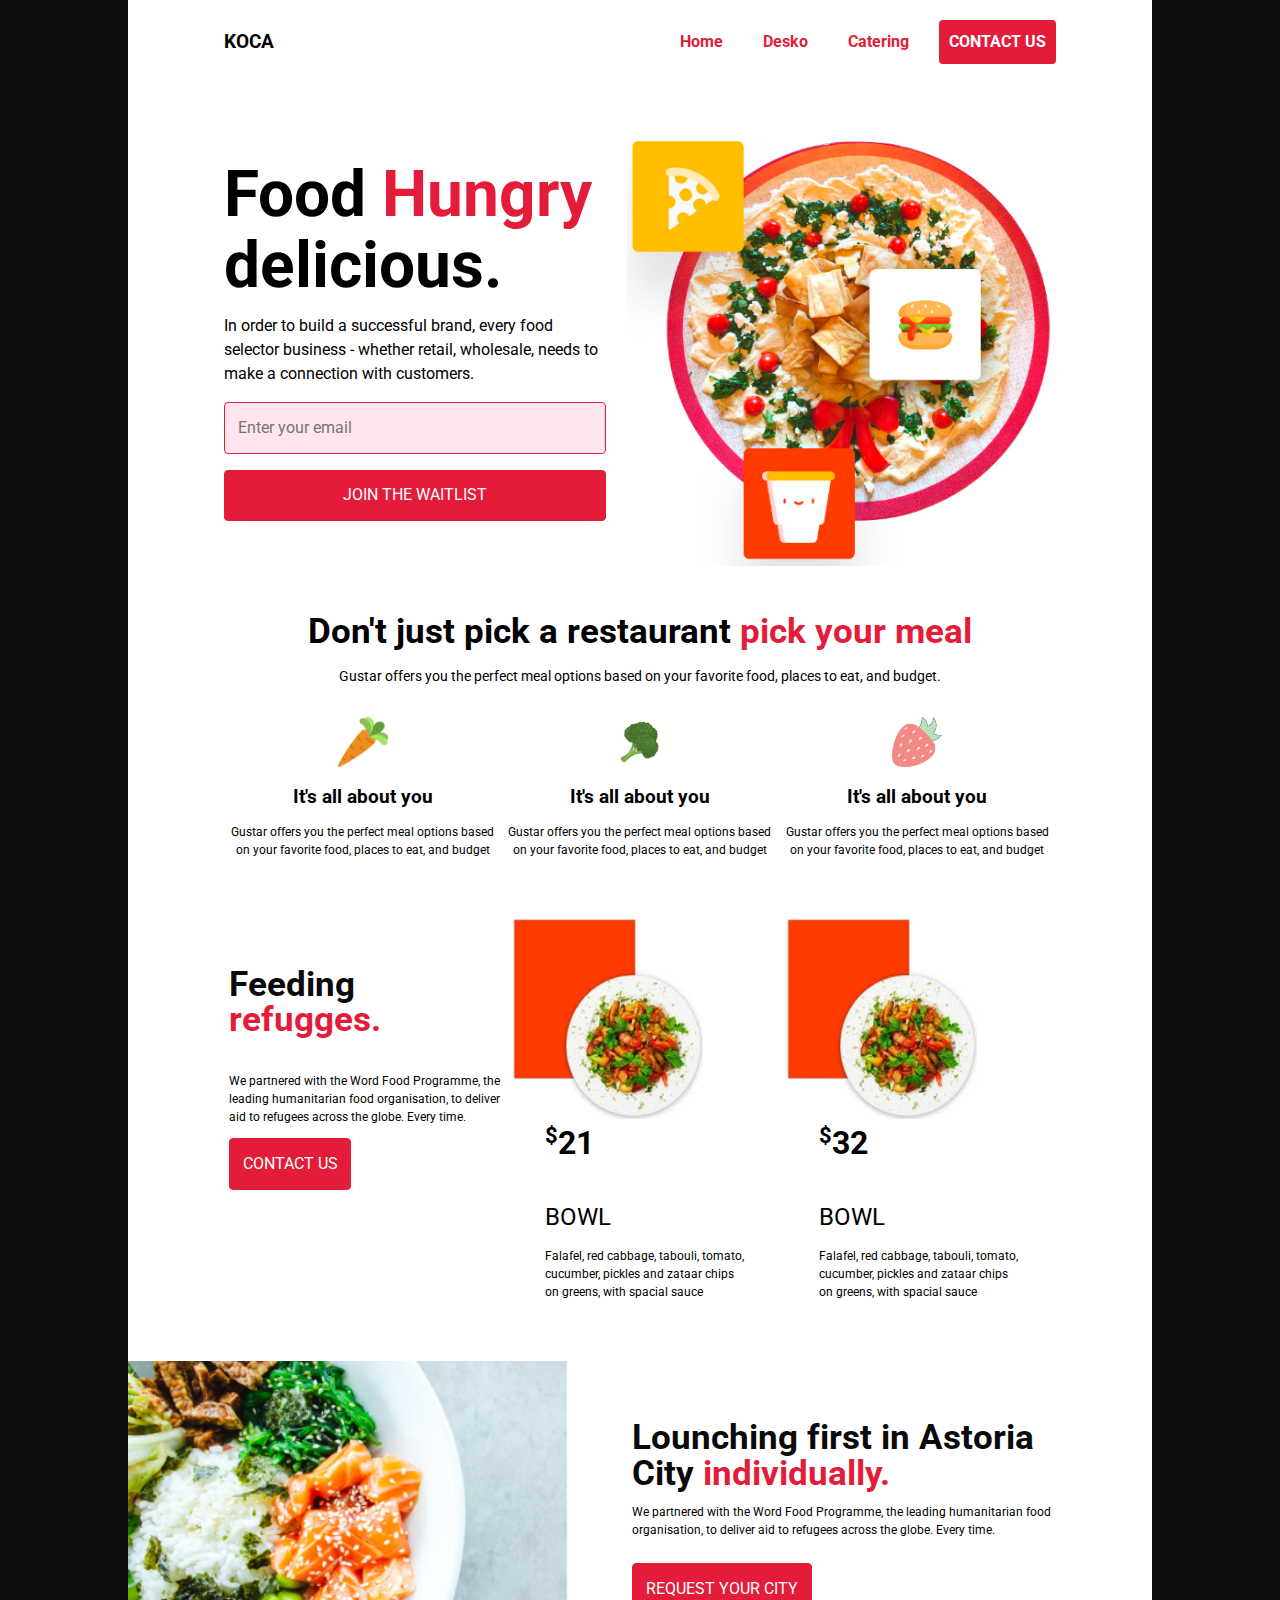
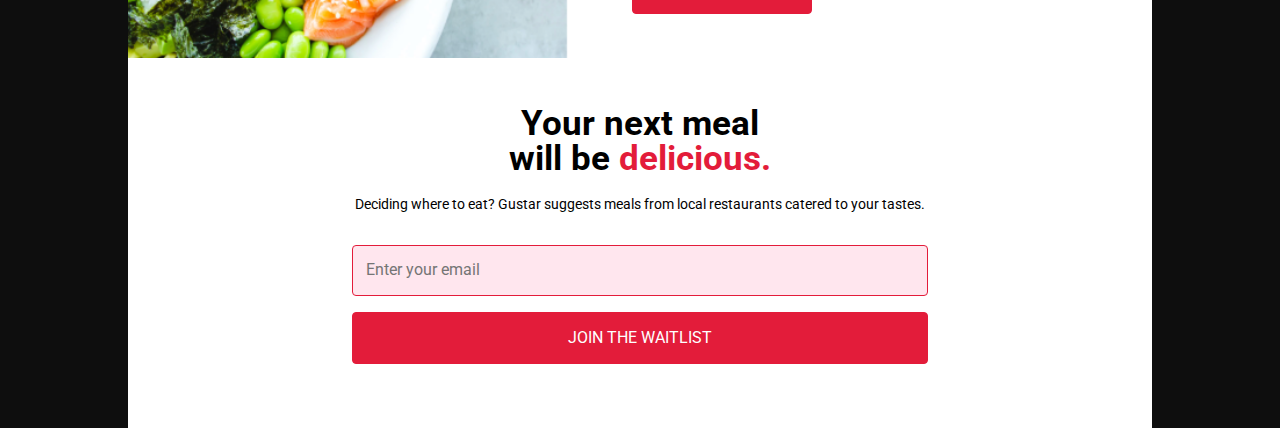
==== commit a064c870: "JS test" ====
--- a/index.html
+++ b/index.html
@@ -22,7 +22,7 @@
       </h1>
       <div class="menu">
         <a href="#">Home</a>
-        <a href="#">Food</a>
+        <a href="desko.html" target="_blank">Desko</a>
         <a href="#">Catering</a>
         <a href="#">CONTACT US</a>
       </div>
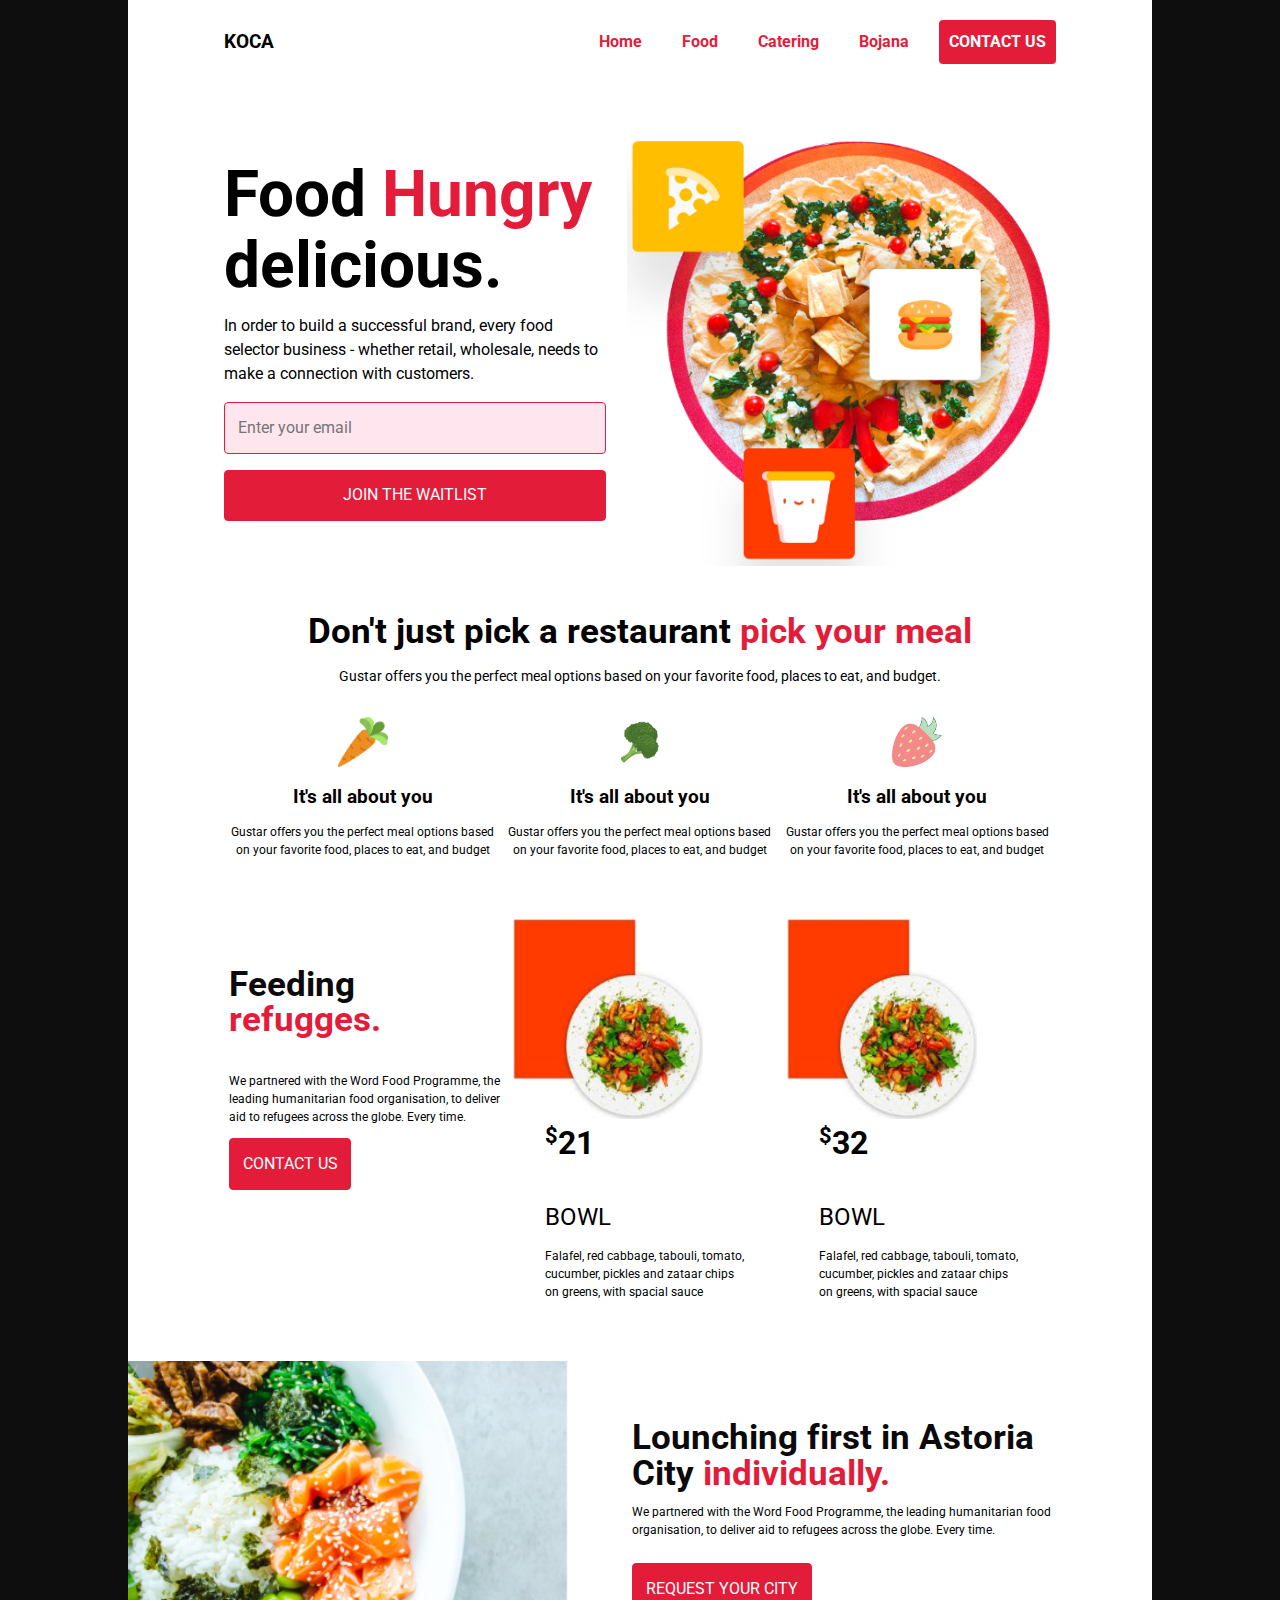
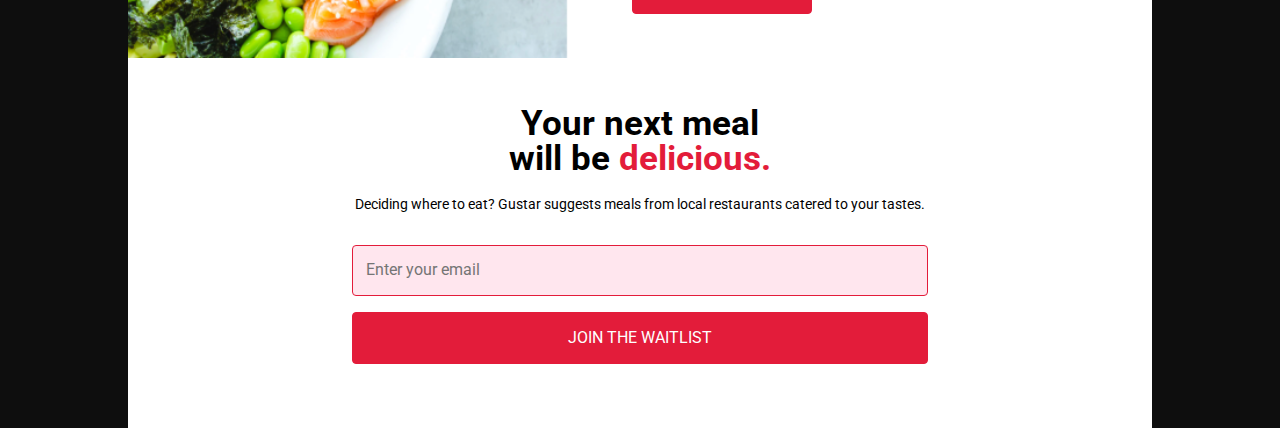
==== commit 6f15b0cc: "javascript-issues" ====
--- a/index.html
+++ b/index.html
@@ -22,8 +22,9 @@
       </h1>
       <div class="menu">
         <a href="#">Home</a>
-        <a href="desko.html" target="_blank">Desko</a>
+        <a href="#">Food</a>
         <a href="#">Catering</a>
+        <a href="./bojana.html" target="_blank">Bojana</a>
         <a href="#">CONTACT US</a>
       </div>
     </nav>
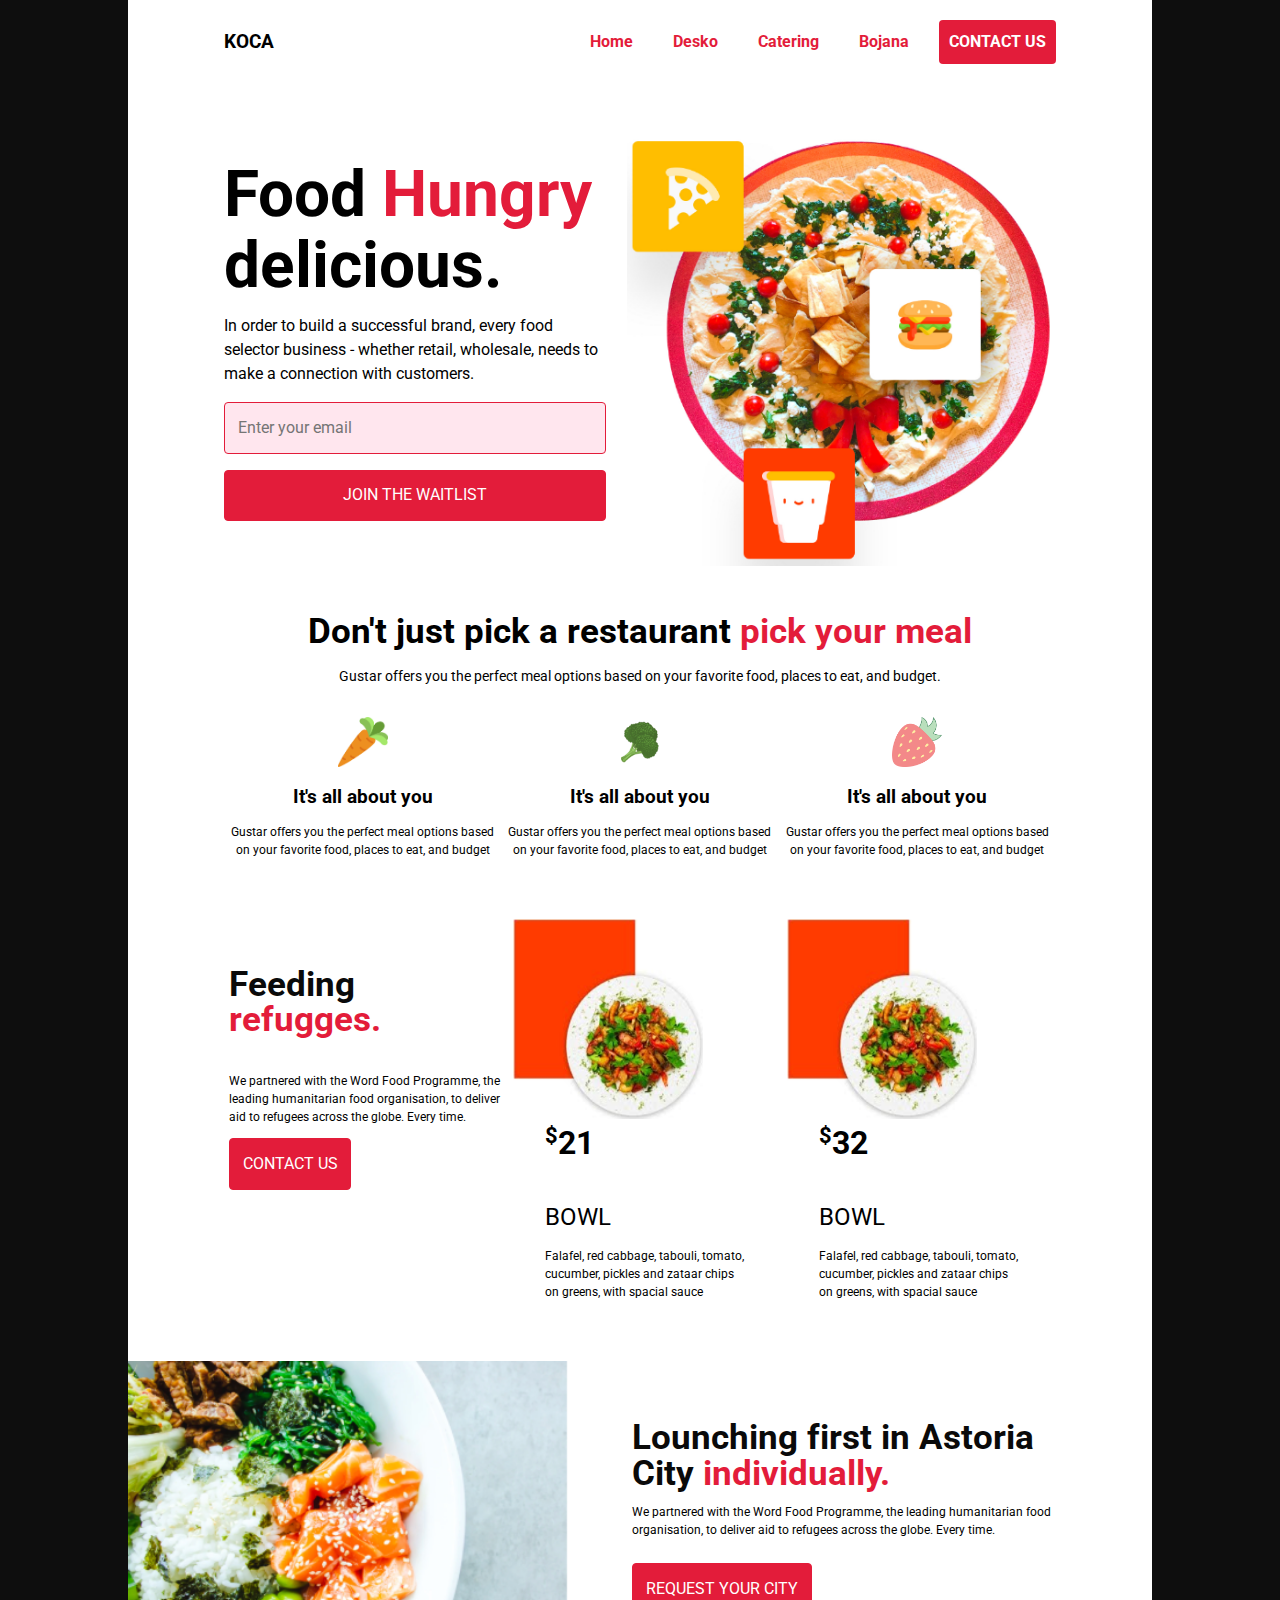
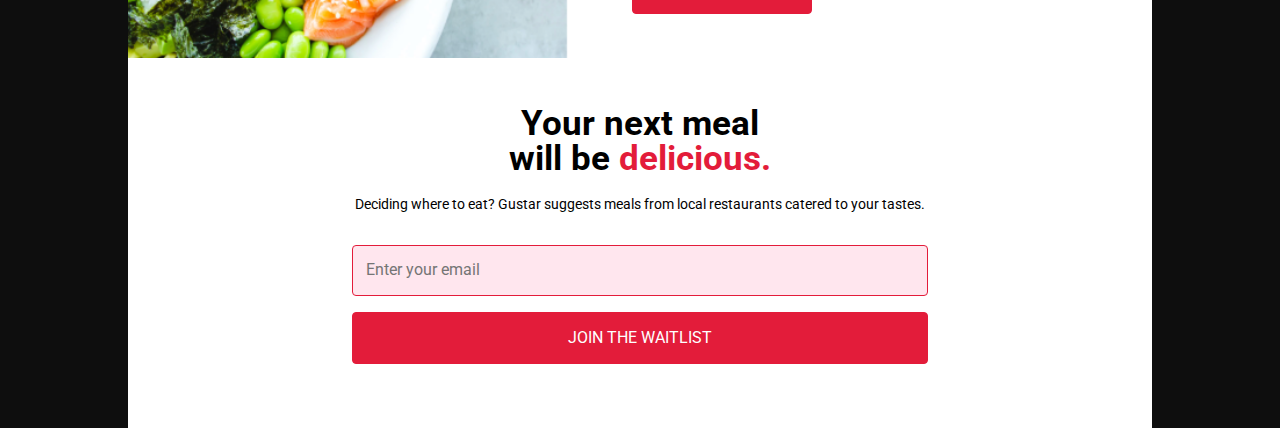
==== commit 662af886: "Merge pull request #5 from aberonja/branch-bojana" ====
--- a/index.html
+++ b/index.html
@@ -22,7 +22,7 @@
       </h1>
       <div class="menu">
         <a href="#">Home</a>
-        <a href="#">Food</a>
+        <a href="desko.html" target="_blank">Desko</a>
         <a href="#">Catering</a>
         <a href="./bojana.html" target="_blank">Bojana</a>
         <a href="#">CONTACT US</a>
